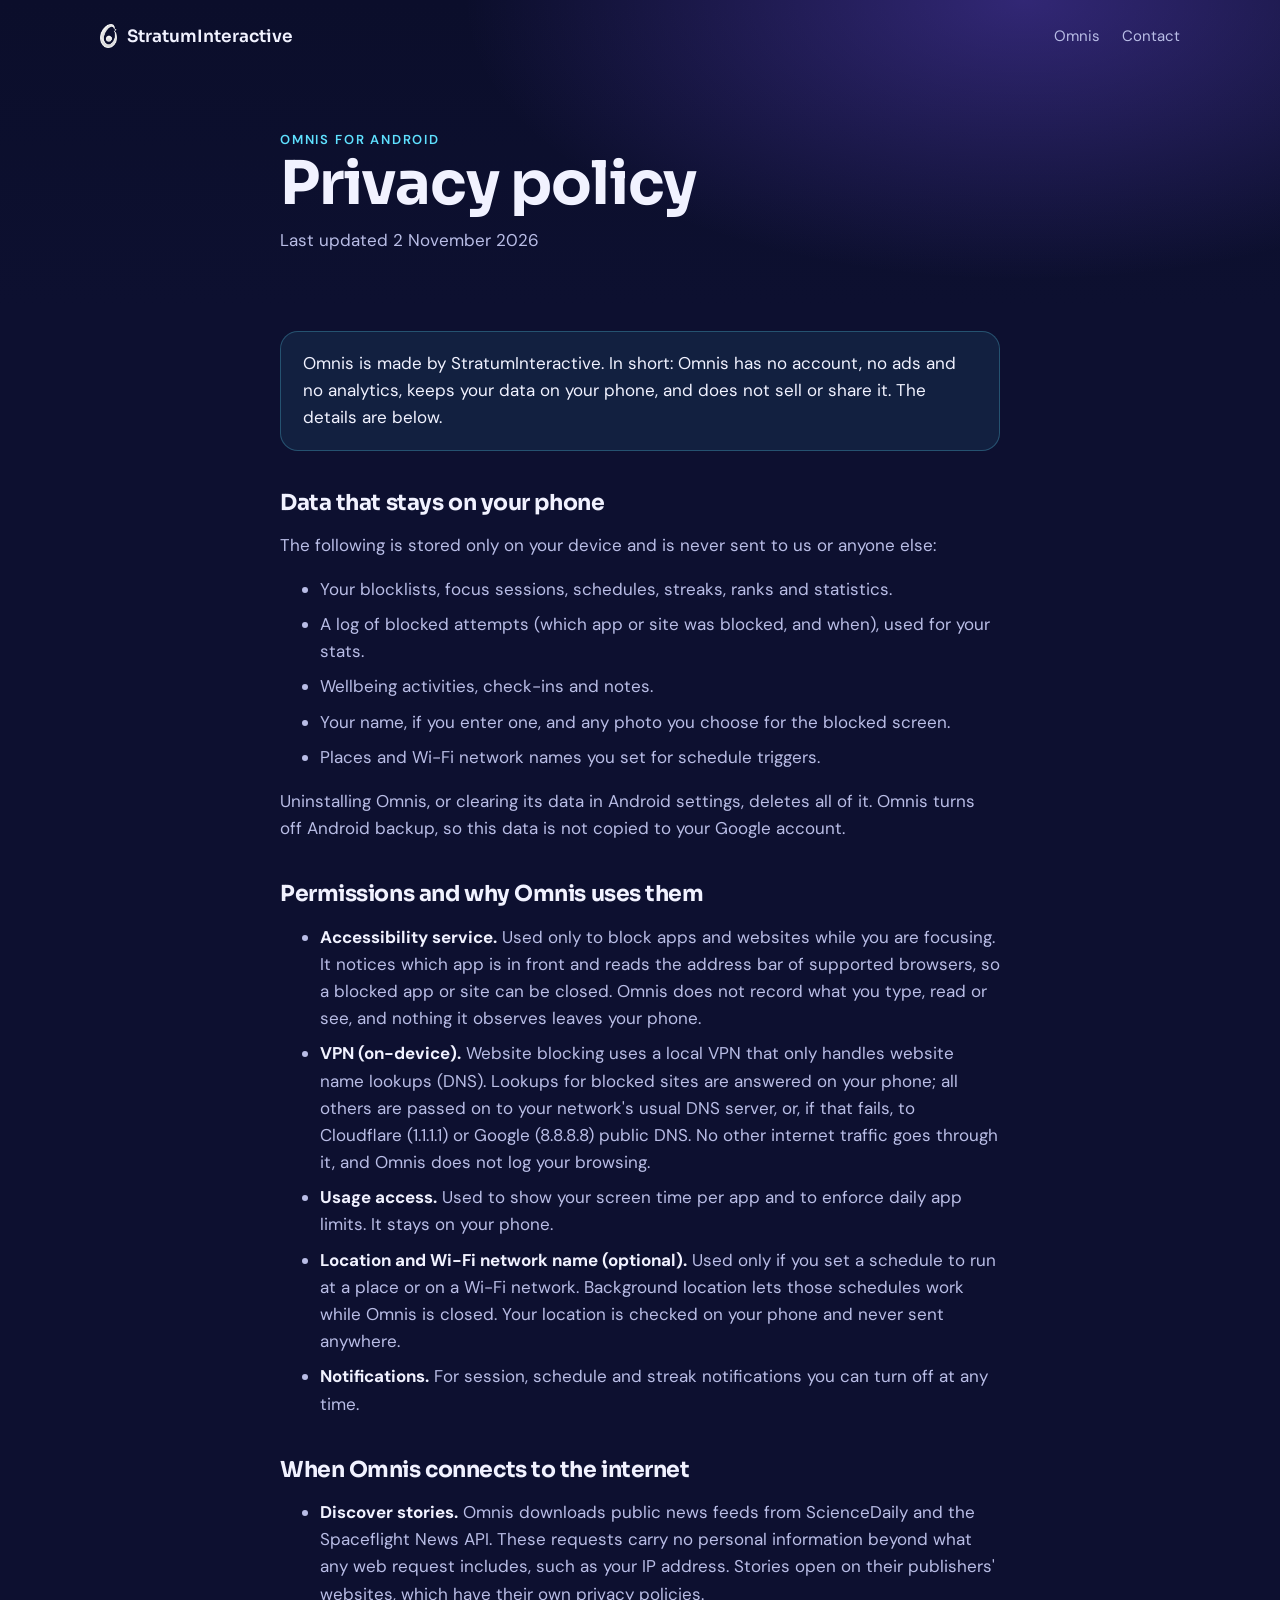
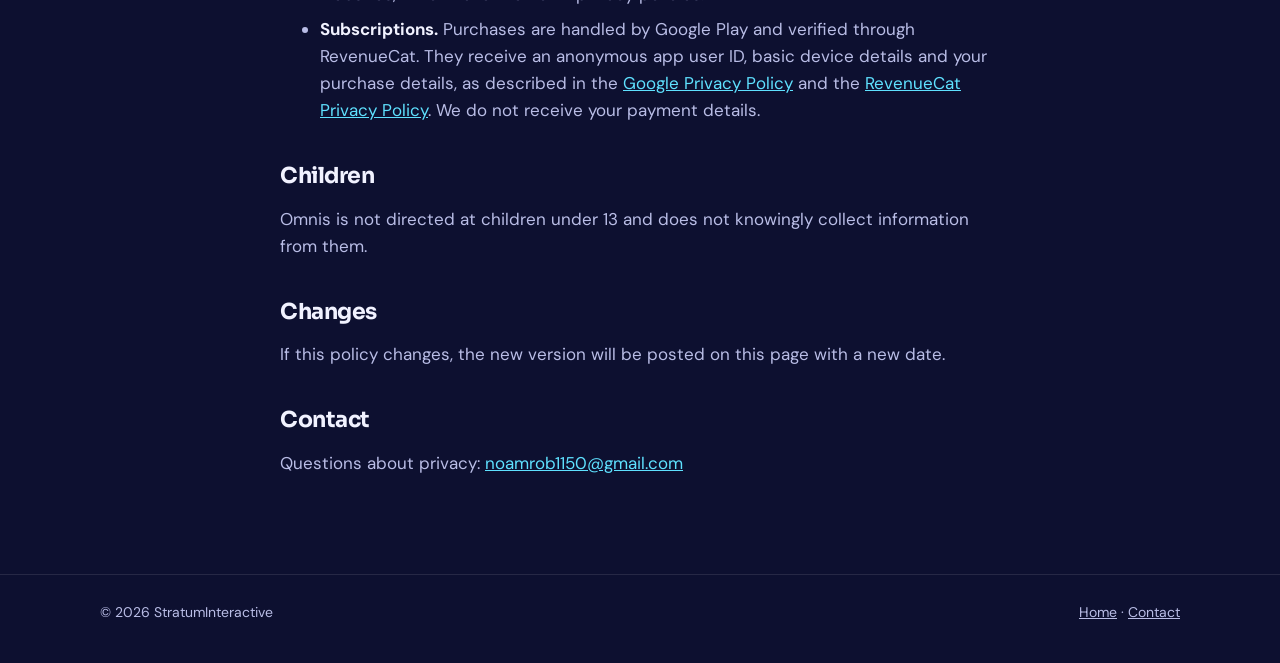
==== privacy.html @ 0b27f909 "Redesign the site around the app's world art and real screenshots Co-Authored-By: Claude Opus 5.5 <n" ====
<!doctype html>
<html lang="en">
<head>
  <meta charset="utf-8">
  <meta name="viewport" content="width=device-width, initial-scale=1">
  <title>Omnis Privacy Policy</title>
  <meta name="description" content="How the Omnis Android app handles your data.">
  <link rel="icon" href="omnis-mark.png">
  <link rel="preconnect" href="https://fonts.googleapis.com">
  <link rel="preconnect" href="https://fonts.gstatic.com" crossorigin>
  <link href="https://fonts.googleapis.com/css2?family=DM+Sans:wght@400;600&family=Sora:wght@600;700&display=swap" rel="stylesheet">
  <link rel="stylesheet" href="style.css">
</head>
<body>
  <header class="top">
    <div class="wrap">
      <a class="brand" href="index.html"><img src="omnis-mark.png" alt="">StratumInteractive</a>
      <nav><a href="index.html">Omnis</a><a href="index.html#contact">Contact</a></nav>
    </div>
  </header>

  <div class="doc-head">
    <div class="wrap">
      <div class="eyebrow">Omnis for Android</div>
      <h1>Privacy policy</h1>
      <p>Last updated 2 November 2026</p>
    </div>
  </div>

    <main class="doc">
      <p class="summary">Omnis is made by StratumInteractive. In short: Omnis has no account, no ads and no analytics, keeps your data on your phone, and does not sell or share it. The details are below.</p>

      <h2>Data that stays on your phone</h2>
      <p>The following is stored only on your device and is never sent to us or anyone else:</p>
      <ul>
        <li>Your blocklists, focus sessions, schedules, streaks, ranks and statistics.</li>
        <li>A log of blocked attempts (which app or site was blocked, and when), used for your stats.</li>
        <li>Wellbeing activities, check-ins and notes.</li>
        <li>Your name, if you enter one, and any photo you choose for the blocked screen.</li>
        <li>Places and Wi-Fi network names you set for schedule triggers.</li>
      </ul>
      <p>Uninstalling Omnis, or clearing its data in Android settings, deletes all of it. Omnis turns off Android backup, so this data is not copied to your Google account.</p>

      <h2>Permissions and why Omnis uses them</h2>
      <ul>
        <li><strong>Accessibility service.</strong> Used only to block apps and websites while you are focusing. It notices which app is in front and reads the address bar of supported browsers, so a blocked app or site can be closed. Omnis does not record what you type, read or see, and nothing it observes leaves your phone.</li>
        <li><strong>VPN (on-device).</strong> Website blocking uses a local VPN that only handles website name lookups (DNS). Lookups for blocked sites are answered on your phone; all others are passed on to your network's usual DNS server, or, if that fails, to Cloudflare (1.1.1.1) or Google (8.8.8.8) public DNS. No other internet traffic goes through it, and Omnis does not log your browsing.</li>
        <li><strong>Usage access.</strong> Used to show your screen time per app and to enforce daily app limits. It stays on your phone.</li>
        <li><strong>Location and Wi-Fi network name (optional).</strong> Used only if you set a schedule to run at a place or on a Wi-Fi network. Background location lets those schedules work while Omnis is closed. Your location is checked on your phone and never sent anywhere.</li>
        <li><strong>Notifications.</strong> For session, schedule and streak notifications you can turn off at any time.</li>
      </ul>

      <h2>When Omnis connects to the internet</h2>
      <ul>
        <li><strong>Discover stories.</strong> Omnis downloads public news feeds from ScienceDaily and the Spaceflight News API. These requests carry no personal information beyond what any web request includes, such as your IP address. Stories open on their publishers' websites, which have their own privacy policies.</li>
        <li><strong>Subscriptions.</strong> Purchases are handled by Google Play and verified through RevenueCat. They receive an anonymous app user ID, basic device details and your purchase details, as described in the <a href="https://policies.google.com/privacy">Google Privacy Policy</a> and the <a href="https://www.revenuecat.com/privacy">RevenueCat Privacy Policy</a>. We do not receive your payment details.</li>
      </ul>

      <h2>Children</h2>
      <p>Omnis is not directed at children under 13 and does not knowingly collect information from them.</p>

      <h2>Changes</h2>
      <p>If this policy changes, the new version will be posted on this page with a new date.</p>

      <h2>Contact</h2>
      <p>Questions about privacy: <a href="mailto:noamrob1150@gmail.com">noamrob1150@gmail.com</a></p>
    </main>

  <footer>
    <div class="wrap">
      <span>© 2026 StratumInteractive</span>
      <span><a href="index.html">Home</a> · <a href="mailto:noamrob1150@gmail.com">Contact</a></span>
    </div>
  </footer>
</body>
</html>
---- style.css ----
:root {
  --night: #0d1030;
  --ink: #f1f2ff;
  --muted: #b9bde6;
  --cyan: #5fe1ff;
  --gold: #ffd36b;
  --line: rgba(255, 255, 255, 0.1);
}

* { box-sizing: border-box; }
html { -webkit-text-size-adjust: 100%; scroll-behavior: smooth; }
body {
  margin: 0;
  background: var(--night);
  color: var(--ink);
  font: 17px/1.6 "DM Sans", system-ui, -apple-system, "Segoe UI", sans-serif;
  overflow-x: hidden;
}
img { display: block; max-width: 100%; }
a { color: var(--cyan); }
h1, h2, h3 { font-family: "Sora", sans-serif; line-height: 1.1; letter-spacing: -0.02em; margin: 0; }

.wrap { max-width: 1120px; margin: 0 auto; padding: 0 20px; }

/* Header */
.top { position: absolute; inset: 0 0 auto; z-index: 5; }
.top .wrap { display: flex; align-items: center; justify-content: space-between; height: 72px; }
.brand { display: flex; align-items: center; gap: 10px; color: var(--ink); text-decoration: none; font: 600 17px "Sora", sans-serif; }
.brand img { height: 24px; }
.top nav a { color: var(--muted); text-decoration: none; margin-left: 22px; font-size: 15px; }
.top nav a:hover { color: var(--ink); }

/* Hero: the app's night sky and mountains */
.hero {
  position: relative;
  padding: 130px 0 0;
  background:
    radial-gradient(900px 600px at 78% 18%, rgba(122, 86, 255, 0.35), transparent 65%),
    radial-gradient(700px 500px at 10% 30%, rgba(60, 120, 255, 0.22), transparent 70%),
    linear-gradient(180deg, #0b0e2b 0%, #1d1a4c 55%, #2a2160 100%);
  overflow: hidden;
  isolation: isolate;
}
.stars, .stars::after {
  position: absolute; inset: 0; z-index: -1; pointer-events: none;
  background-image:
    radial-gradient(1.5px 1.5px at 12% 18%, #fff 50%, transparent 51%),
    radial-gradient(1px 1px at 28% 42%, #fff 50%, transparent 51%),
    radial-gradient(2px 2px at 44% 12%, #fff 50%, transparent 51%),
    radial-gradient(1px 1px at 63% 30%, #fff 50%, transparent 51%),
    radial-gradient(1.5px 1.5px at 81% 9%, #fff 50%, transparent 51%),
    radial-gradient(1px 1px at 92% 38%, #fff 50%, transparent 51%),
    radial-gradient(1.5px 1.5px at 6% 55%, #fff 50%, transparent 51%),
    radial-gradient(1px 1px at 55% 50%, #fff 50%, transparent 51%),
    radial-gradient(2px 2px at 72% 58%, #fff 50%, transparent 51%),
    radial-gradient(1px 1px at 35% 64%, #fff 50%, transparent 51%);
  opacity: 0.75;
}
.stars::after { content: ""; transform: translate(37%, 21%) scale(1.3); opacity: 0.5; }

.hero-grid {
  display: grid; grid-template-columns: 1.1fr 0.9fr; align-items: center; gap: 40px;
  position: relative; z-index: 3;
}
.eyebrow { color: var(--cyan); font-weight: 600; letter-spacing: 0.14em; text-transform: uppercase; font-size: 13px; }
.hero h1 { font-size: clamp(44px, 7vw, 84px); margin: 14px 0 18px; }
.hero h1 span {
  background: linear-gradient(90deg, var(--cyan), #a98bff 60%, var(--gold));
  -webkit-background-clip: text; background-clip: text; color: transparent;
}
.hero p.lead { color: var(--muted); font-size: 20px; max-width: 520px; margin: 0 0 30px; }
.cta { display: flex; flex-wrap: wrap; gap: 12px; align-items: center; }
.btn {
  display: inline-flex; align-items: center; gap: 10px;
  padding: 14px 22px; border-radius: 999px; font-weight: 600; text-decoration: none;
}
.btn-primary { background: var(--ink); color: #14123a; }
.btn-ghost { color: var(--ink); border: 1px solid rgba(255, 255, 255, 0.25); }
.btn small { display: block; font-size: 11px; font-weight: 600; opacity: 0.6; letter-spacing: 0.06em; text-transform: uppercase; }
.btn .stack { line-height: 1.15; }

/* Phone frame around real screenshots */
.phone {
  width: min(300px, 70vw); margin: 0 auto;
  border-radius: 46px; padding: 10px;
  background: linear-gradient(160deg, #3b3f63, #15172e);
  box-shadow: 0 40px 80px rgba(0, 0, 0, 0.55), inset 0 0 0 1px rgba(255, 255, 255, 0.12);
}
.phone img { border-radius: 37px; width: 100%; }
.hero .phone { transform: rotate(3deg); }

/* The land: far mountains behind, forest in front, fading into the page */
.land { position: relative; height: 460px; margin-top: -150px; z-index: 2; pointer-events: none; }
.land img { position: absolute; left: 50%; width: max(1600px, 115vw); max-width: none; transform: translateX(-50%); }
.land .far { top: 0; filter: brightness(0.8); }
.land .mid { top: 90px; }
.land::after {
  content: ""; position: absolute; left: 0; right: 0; bottom: 0; height: 110px;
  background: linear-gradient(180deg, transparent, var(--night));
}

/* Sections */
section.feature { padding: 110px 0; }
.feature-grid { display: grid; grid-template-columns: 1fr 1fr; gap: 60px; align-items: center; }
.feature-grid.flip > :first-child { order: 2; }
.feature h2 { font-size: clamp(32px, 4.5vw, 48px); margin: 12px 0 16px; }
.feature p { color: var(--muted); font-size: 18px; margin: 0 0 14px; max-width: 480px; }
.ticks { list-style: none; padding: 0; margin: 20px 0 0; }
.ticks li { padding-left: 28px; position: relative; margin-bottom: 10px; }
.ticks li::before { content: ""; position: absolute; left: 0; top: 8px; width: 12px; height: 12px; border-radius: 4px; background: var(--cyan); transform: rotate(45deg); }

.crystal-stage { position: relative; display: grid; place-items: center; aspect-ratio: 1; max-width: 420px; width: 100%; margin: 0 auto; }
.crystal-stage::before {
  content: ""; position: absolute; inset: 12%; border-radius: 50%;
  border: 5px solid var(--cyan);
  background: radial-gradient(circle, rgba(95, 225, 255, 0.25), rgba(13, 16, 48, 0.6) 70%);
}
.crystal-stage img { position: relative; width: 62%; }

.ranks { display: grid; grid-template-columns: repeat(3, 1fr); gap: 18px; max-width: 460px; margin: 0 auto; }
.ranks figure { margin: 0; text-align: center; }
.ranks img { width: 100%; }
.ranks figcaption { color: var(--muted); font-size: 14px; margin-top: 4px; }

.band {
  padding: 70px 0;
  background: linear-gradient(135deg, rgba(95, 225, 255, 0.12), rgba(169, 139, 255, 0.14));
  border-top: 1px solid var(--line); border-bottom: 1px solid var(--line);
}
.band .wrap { display: grid; grid-template-columns: repeat(3, 1fr); gap: 30px; }
.band h3 { font-size: 20px; margin-bottom: 8px; }
.band p { color: var(--muted); margin: 0; }

.closing { text-align: center; padding: 110px 0 90px; }
.closing h2 { font-size: clamp(32px, 5vw, 52px); margin-bottom: 14px; }
.closing p { color: var(--muted); font-size: 18px; margin: 0 auto 28px; max-width: 520px; }
.closing .cta { justify-content: center; }

footer { border-top: 1px solid var(--line); padding: 26px 0 40px; color: var(--muted); font-size: 14px; }
footer .wrap { display: flex; flex-wrap: wrap; gap: 8px 22px; justify-content: space-between; }
footer a { color: var(--muted); }

/* Privacy policy */
.doc-head {
  padding: 130px 0 50px;
  background: radial-gradient(800px 400px at 80% 0%, rgba(122, 86, 255, 0.35), transparent 70%), linear-gradient(180deg, #0b0e2b, var(--night));
}
.doc-head .wrap { max-width: 760px; }
.doc-head h1 { font-size: clamp(38px, 6vw, 60px); }
.doc-head p { color: var(--muted); margin: 10px 0 0; }
.doc { max-width: 760px; margin: 0 auto; padding: 10px 20px 80px; }
.doc .summary { background: rgba(95, 225, 255, 0.08); border: 1px solid rgba(95, 225, 255, 0.25); border-radius: 18px; padding: 18px 22px; color: var(--ink); }
.doc h2 { font-size: 22px; margin: 40px 0 10px; }
.doc p, .doc li { color: var(--muted); }
.doc li { margin-bottom: 8px; }
.doc strong { color: var(--ink); }

@media (max-width: 860px) {
  .hero { padding-top: 100px; }
  .hero-grid, .feature-grid { grid-template-columns: 1fr; text-align: center; }
  .hero p.lead, .feature p { margin-left: auto; margin-right: auto; }
  .cta { justify-content: center; }
  .feature-grid.flip > :first-child { order: 0; }
  .ticks { display: inline-block; text-align: left; }
  .land { height: 320px; margin-top: -90px; }
  .land img { width: 1100px; }
  .land .mid { top: 60px; }
  .band .wrap { grid-template-columns: 1fr; text-align: center; }
  section.feature { padding: 70px 0; }
  .top nav a { margin-left: 16px; }
}

@media (max-width: 520px) {
  .brand { font-size: 15px; }
  .top nav a { margin-left: 14px; font-size: 14px; }
  .top nav a[href="#features"] { display: none; }
}
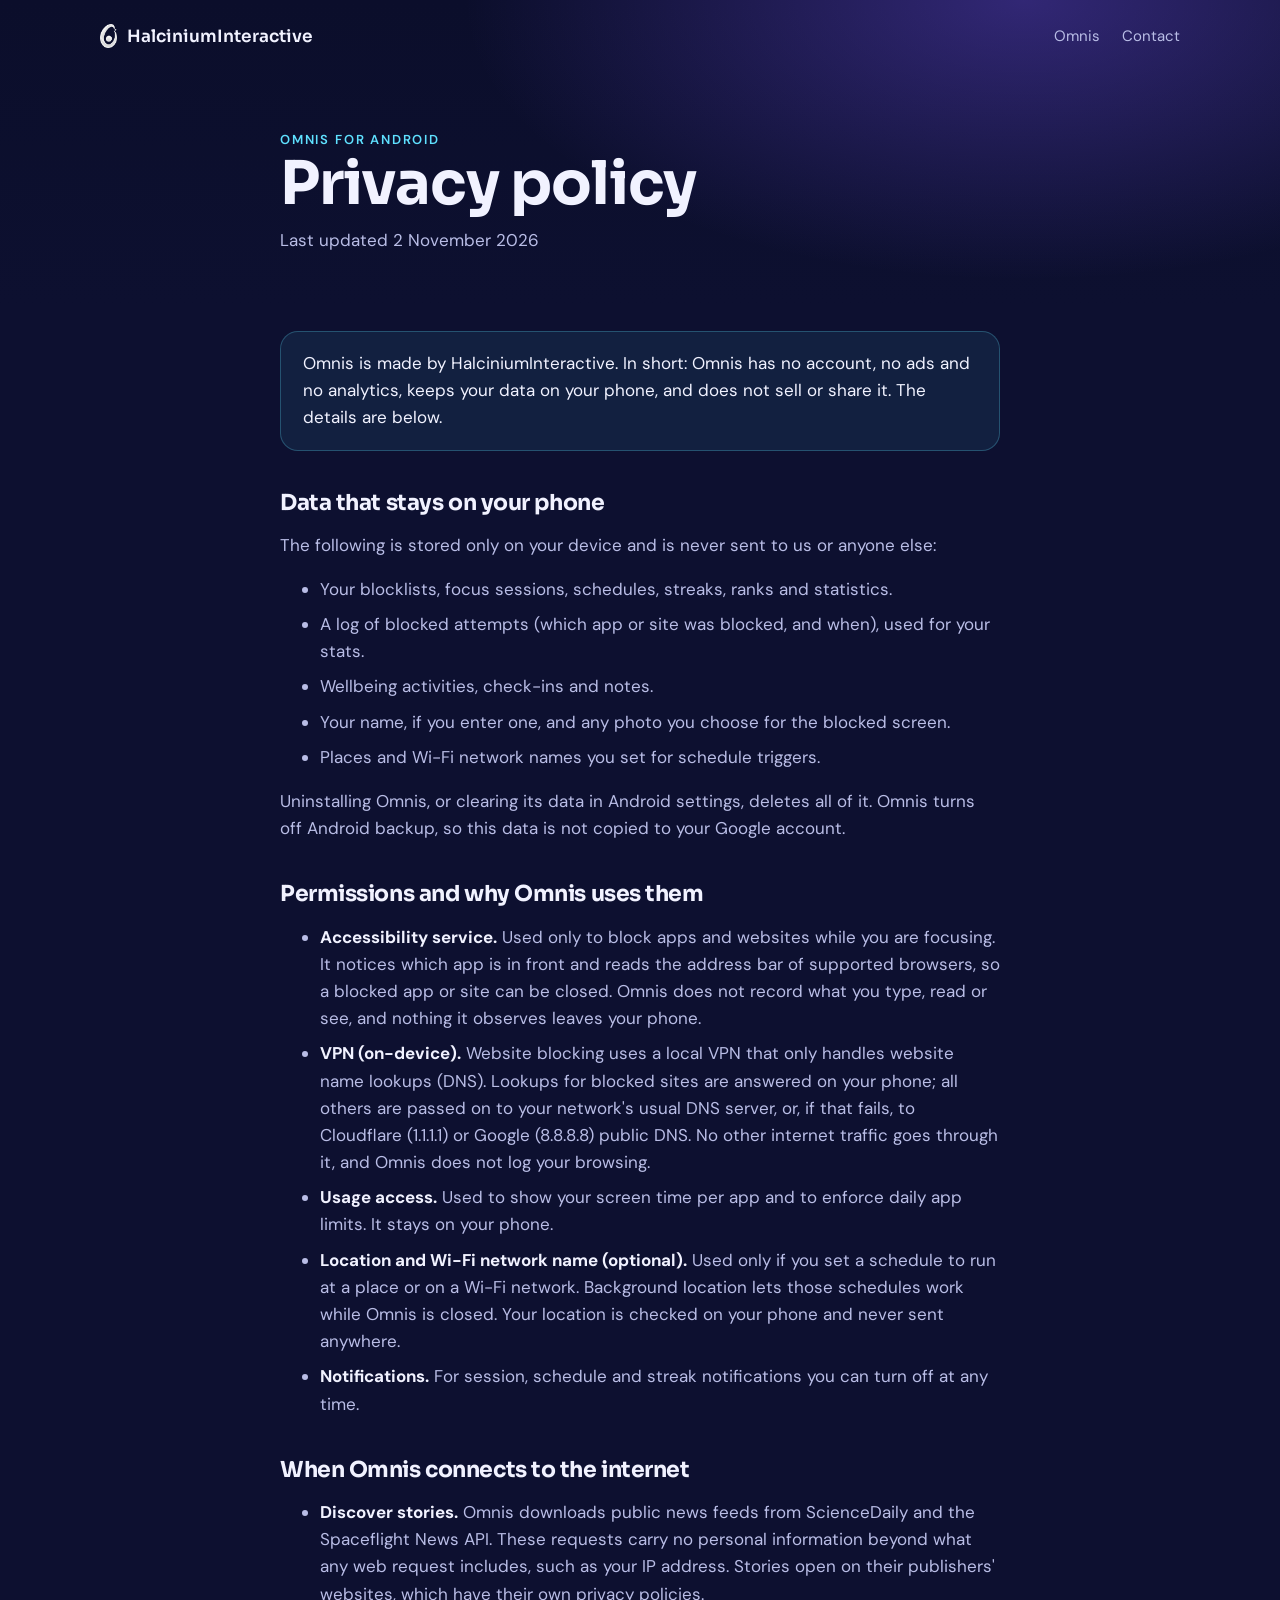
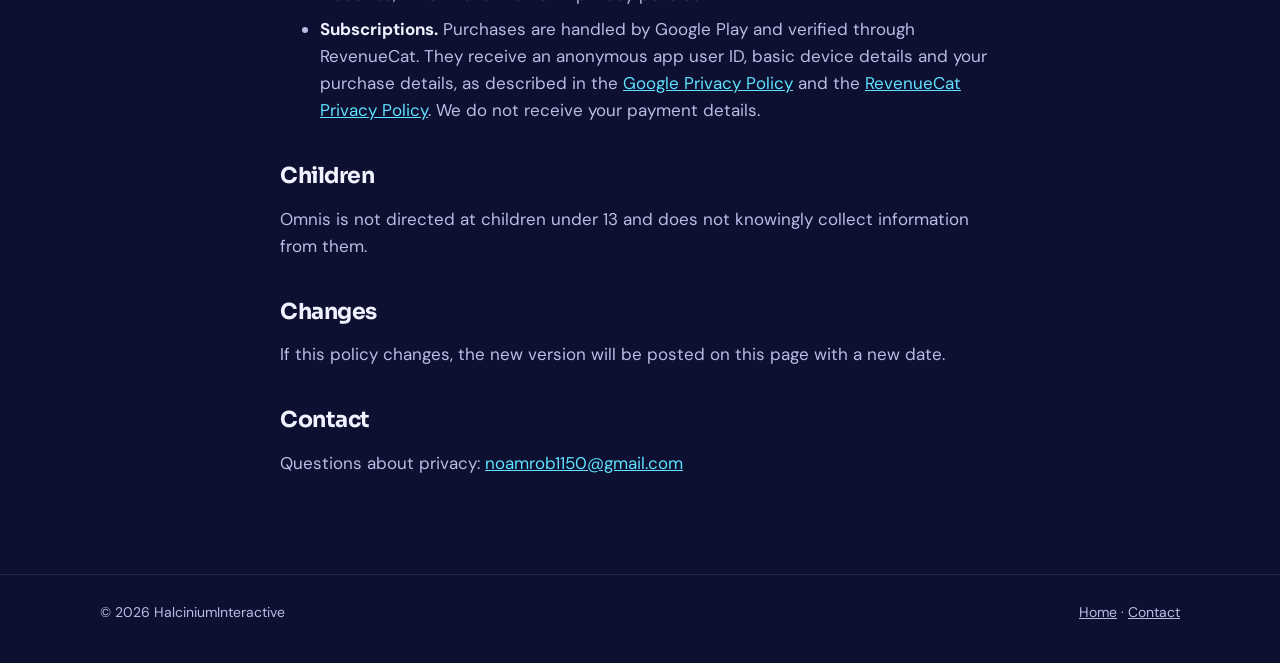
==== commit 9906ff02: "Rename to HalciniumInteractive Co-Authored-By: Claude Opus 5.5 <noreply@anthropic.com>" ====
--- a/privacy.html
+++ b/privacy.html
@@ -14,7 +14,7 @@
 <body>
   <header class="top">
     <div class="wrap">
-      <a class="brand" href="index.html"><img src="omnis-mark.png" alt="">StratumInteractive</a>
+      <a class="brand" href="index.html"><img src="omnis-mark.png" alt="">HalciniumInteractive</a>
       <nav><a href="index.html">Omnis</a><a href="index.html#contact">Contact</a></nav>
     </div>
   </header>
@@ -28,7 +28,7 @@
   </div>
 
     <main class="doc">
-      <p class="summary">Omnis is made by StratumInteractive. In short: Omnis has no account, no ads and no analytics, keeps your data on your phone, and does not sell or share it. The details are below.</p>
+      <p class="summary">Omnis is made by HalciniumInteractive. In short: Omnis has no account, no ads and no analytics, keeps your data on your phone, and does not sell or share it. The details are below.</p>
 
       <h2>Data that stays on your phone</h2>
       <p>The following is stored only on your device and is never sent to us or anyone else:</p>
@@ -68,7 +68,7 @@
 
   <footer>
     <div class="wrap">
-      <span>© 2026 StratumInteractive</span>
+      <span>© 2026 HalciniumInteractive</span>
       <span><a href="index.html">Home</a> · <a href="mailto:noamrob1150@gmail.com">Contact</a></span>
     </div>
   </footer>
--- a/style.css
+++ b/style.css
@@ -109,19 +109,6 @@
 .ticks li { padding-left: 28px; position: relative; margin-bottom: 10px; }
 .ticks li::before { content: ""; position: absolute; left: 0; top: 8px; width: 12px; height: 12px; border-radius: 4px; background: var(--cyan); transform: rotate(45deg); }
 
-.crystal-stage { position: relative; display: grid; place-items: center; aspect-ratio: 1; max-width: 420px; width: 100%; margin: 0 auto; }
-.crystal-stage::before {
-  content: ""; position: absolute; inset: 12%; border-radius: 50%;
-  border: 5px solid var(--cyan);
-  background: radial-gradient(circle, rgba(95, 225, 255, 0.25), rgba(13, 16, 48, 0.6) 70%);
-}
-.crystal-stage img { position: relative; width: 62%; }
-
-.ranks { display: grid; grid-template-columns: repeat(3, 1fr); gap: 18px; max-width: 460px; margin: 0 auto; }
-.ranks figure { margin: 0; text-align: center; }
-.ranks img { width: 100%; }
-.ranks figcaption { color: var(--muted); font-size: 14px; margin-top: 4px; }
-
 .band {
   padding: 70px 0;
   background: linear-gradient(135deg, rgba(95, 225, 255, 0.12), rgba(169, 139, 255, 0.14));
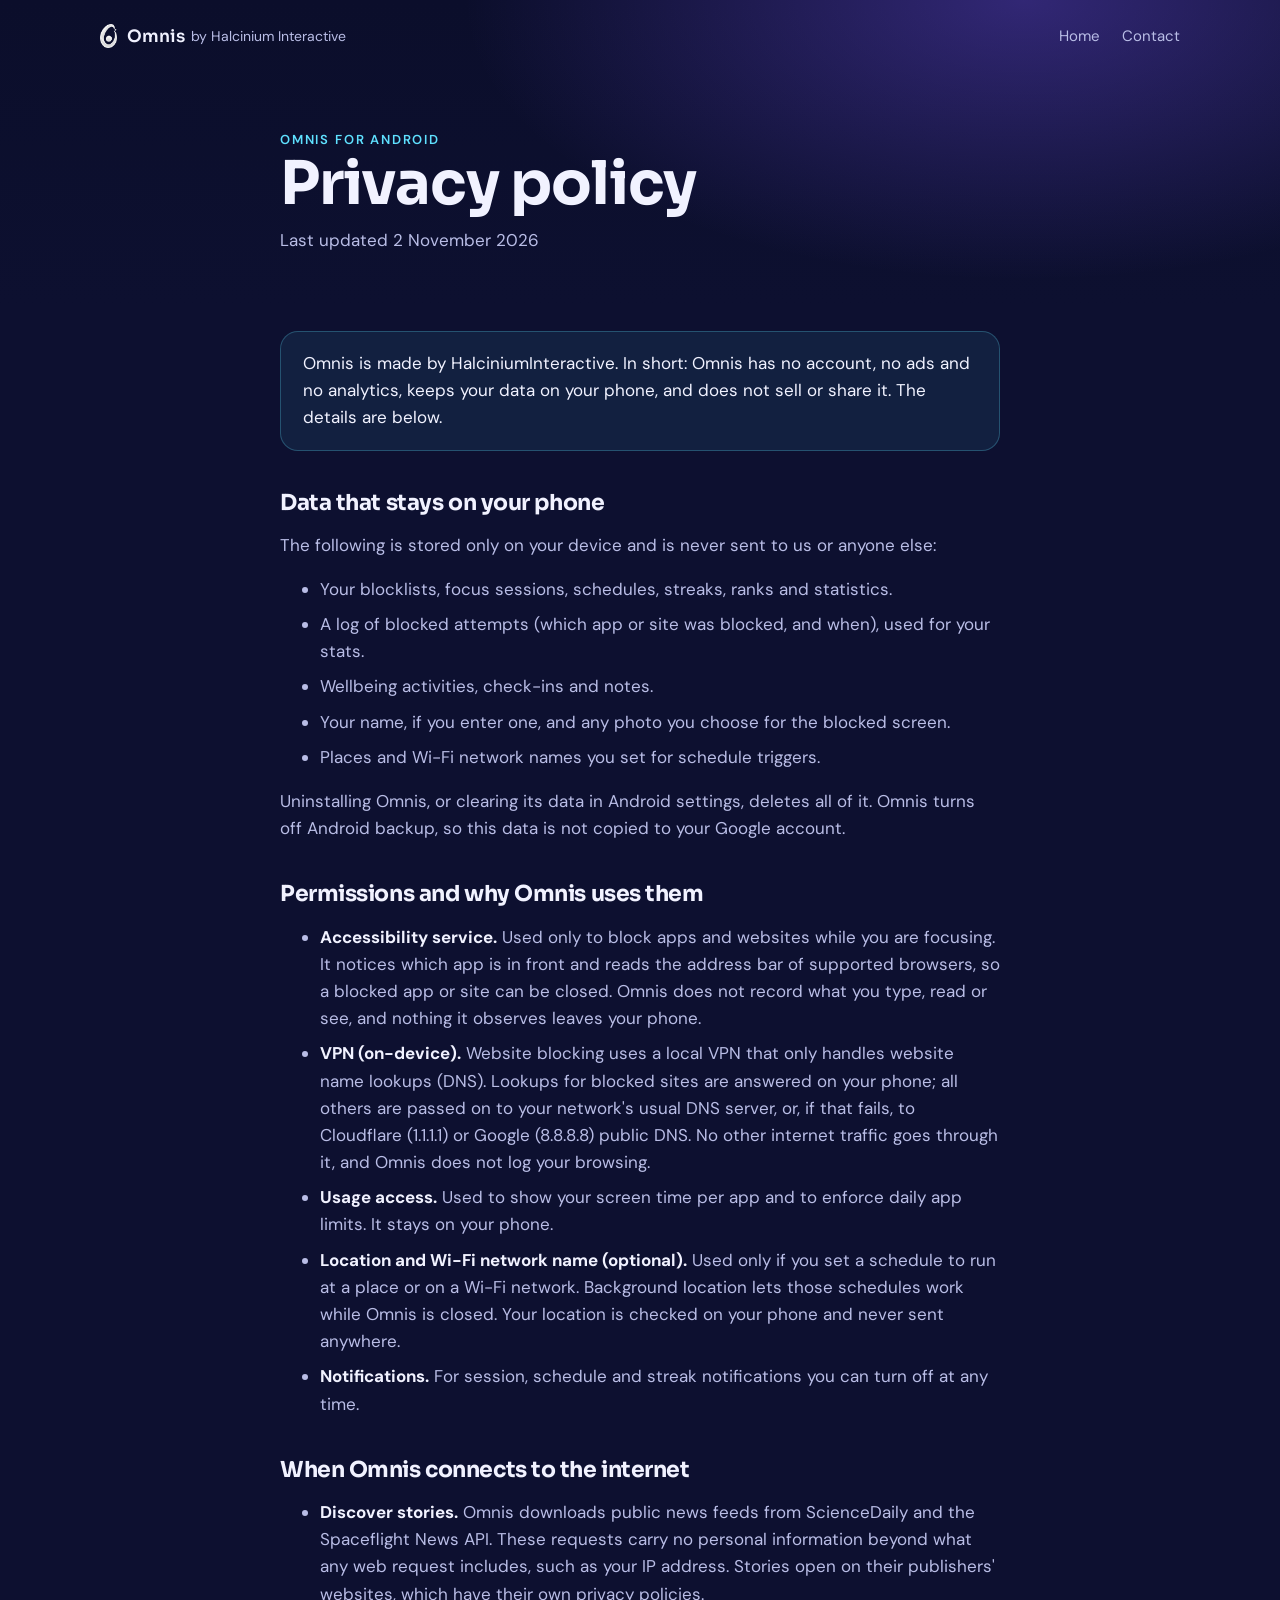
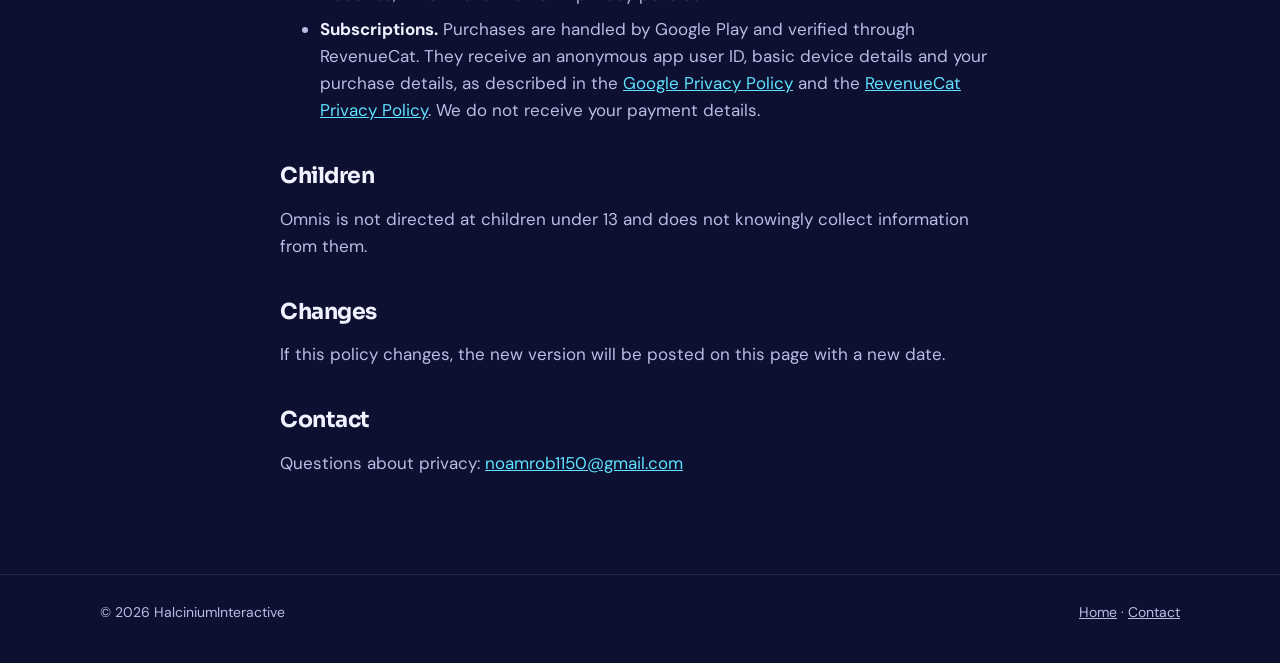
==== commit 41c1b705: "Brand the header as Omnis by Halcinium Interactive; float the hero phone Co-Authored-By: Claude Opus" ====
--- a/privacy.html
+++ b/privacy.html
@@ -14,8 +14,8 @@
 <body>
   <header class="top">
     <div class="wrap">
-      <a class="brand" href="index.html"><img src="omnis-mark.png" alt="">HalciniumInteractive</a>
-      <nav><a href="index.html">Omnis</a><a href="index.html#contact">Contact</a></nav>
+      <a class="brand" href="index.html"><img src="omnis-mark.png" alt="">Omnis <span class="by">by Halcinium Interactive</span></a>
+      <nav><a href="index.html">Home</a><a href="index.html#contact">Contact</a></nav>
     </div>
   </header>
 
--- a/style.css
+++ b/style.css
@@ -27,6 +27,7 @@
 .top .wrap { display: flex; align-items: center; justify-content: space-between; height: 72px; }
 .brand { display: flex; align-items: center; gap: 10px; color: var(--ink); text-decoration: none; font: 600 17px "Sora", sans-serif; }
 .brand img { height: 24px; }
+.brand .by { font: 400 14px "DM Sans", sans-serif; color: var(--muted); margin-left: -4px; }
 .top nav a { color: var(--muted); text-decoration: none; margin-left: 22px; font-size: 15px; }
 .top nav a:hover { color: var(--ink); }
 
@@ -70,12 +71,38 @@
 }
 .hero p.lead { color: var(--muted); font-size: 20px; max-width: 520px; margin: 0 0 30px; }
 .cta { display: flex; flex-wrap: wrap; gap: 12px; align-items: center; }
+/* Buttons press like the app's gems: a raised lip that sinks under your finger, with a sheen on hover. */
 .btn {
+  --lip: rgba(0, 0, 0, 0.35);
+  position: relative; overflow: hidden;
   display: inline-flex; align-items: center; gap: 10px;
   padding: 14px 22px; border-radius: 999px; font-weight: 600; text-decoration: none;
-}
-.btn-primary { background: var(--ink); color: #14123a; }
-.btn-ghost { color: var(--ink); border: 1px solid rgba(255, 255, 255, 0.25); }
+  box-shadow: 0 5px 0 var(--lip), 0 10px 24px rgba(0, 0, 0, 0.25);
+  transition: transform 0.18s cubic-bezier(0.2, 0.8, 0.3, 1.4), box-shadow 0.18s ease, background-color 0.2s ease;
+  -webkit-tap-highlight-color: transparent;
+}
+.btn::after {
+  content: ""; position: absolute; top: 0; bottom: 0; left: -60%; width: 45%;
+  background: linear-gradient(100deg, transparent, rgba(255, 255, 255, 0.55), transparent);
+  transform: skewX(-20deg); pointer-events: none;
+}
+.btn:hover { transform: translateY(-2px); box-shadow: 0 7px 0 var(--lip), 0 16px 32px rgba(0, 0, 0, 0.3); }
+.btn:hover::after { left: 120%; transition: left 0.6s ease; }
+.btn:active {
+  transform: translateY(4px) scale(0.98);
+  box-shadow: 0 1px 0 var(--lip), 0 4px 10px rgba(0, 0, 0, 0.25);
+  transition-duration: 0.06s;
+}
+.btn:focus-visible { outline: 3px solid var(--cyan); outline-offset: 3px; }
+.btn-primary { --lip: #8f93c9; background: var(--ink); color: #14123a; }
+.btn-primary:hover { box-shadow: 0 7px 0 var(--lip), 0 0 0 4px rgba(95, 225, 255, 0.18), 0 16px 32px rgba(0, 0, 0, 0.3); }
+.btn-ghost { --lip: rgba(95, 225, 255, 0.35); color: var(--ink); background: rgba(255, 255, 255, 0.06); border: 1px solid rgba(255, 255, 255, 0.25); }
+.btn-ghost:hover { background: rgba(255, 255, 255, 0.12); }
+.btn-ghost::after { background: linear-gradient(100deg, transparent, rgba(255, 255, 255, 0.18), transparent); }
+@media (prefers-reduced-motion: reduce) {
+  .btn, .btn::after { transition: none; }
+  .btn:hover, .btn:active { transform: none; }
+}
 .btn small { display: block; font-size: 11px; font-weight: 600; opacity: 0.6; letter-spacing: 0.06em; text-transform: uppercase; }
 .btn .stack { line-height: 1.15; }
 
@@ -87,7 +114,13 @@
   box-shadow: 0 40px 80px rgba(0, 0, 0, 0.55), inset 0 0 0 1px rgba(255, 255, 255, 0.12);
 }
 .phone img { border-radius: 37px; width: 100%; }
-.hero .phone { transform: rotate(3deg); }
+/* The hero phone hovers, rising and settling like it's floating above the mountains. */
+.hero .phone { transform: rotate(3deg); animation: levitate 6s ease-in-out infinite; }
+@keyframes levitate {
+  0%, 100% { transform: translateY(0) rotate(3deg); box-shadow: 0 40px 80px rgba(0, 0, 0, 0.55), inset 0 0 0 1px rgba(255, 255, 255, 0.12); }
+  50% { transform: translateY(-18px) rotate(2deg); box-shadow: 0 60px 90px rgba(0, 0, 0, 0.4), inset 0 0 0 1px rgba(255, 255, 255, 0.12); }
+}
+@media (prefers-reduced-motion: reduce) { .hero .phone { animation: none; } }
 
 /* The land: far mountains behind, forest in front, fading into the page */
 .land { position: relative; height: 460px; margin-top: -150px; z-index: 2; pointer-events: none; }
@@ -127,6 +160,16 @@
 footer .wrap { display: flex; flex-wrap: wrap; gap: 8px 22px; justify-content: space-between; }
 footer a { color: var(--muted); }
 
+/* Scroll reveal (reveal.js adds these classes; without it everything shows as normal) */
+.reveal {
+  opacity: 0;
+  transform: translateY(40px);
+  transition: opacity 0.8s ease, transform 0.9s cubic-bezier(0.2, 0.8, 0.2, 1);
+}
+.feature .phone.reveal { transform: translateX(-70px) rotate(-5deg); }
+.feature-grid.flip .phone.reveal { transform: translateX(70px) rotate(5deg); }
+.reveal.in, .feature .phone.reveal.in { opacity: 1; transform: none; }
+
 /* Privacy policy */
 .doc-head {
   padding: 130px 0 50px;
@@ -148,6 +191,8 @@
   .hero p.lead, .feature p { margin-left: auto; margin-right: auto; }
   .cta { justify-content: center; }
   .feature-grid.flip > :first-child { order: 0; }
+  /* Stacked on a phone, everything rises from below instead of sliding in from the side. */
+  .feature .phone.reveal, .feature-grid.flip .phone.reveal { transform: translateY(50px) scale(0.96); }
   .ticks { display: inline-block; text-align: left; }
   .land { height: 320px; margin-top: -90px; }
   .land img { width: 1100px; }
@@ -160,5 +205,6 @@
 @media (max-width: 520px) {
   .brand { font-size: 15px; }
   .top nav a { margin-left: 14px; font-size: 14px; }
-  .top nav a[href="#features"] { display: none; }
-}
+  .top nav a[href="#features"], .top nav a[href$="#contact"] { display: none; }
+  .brand .by { font-size: 12px; white-space: nowrap; }
+}
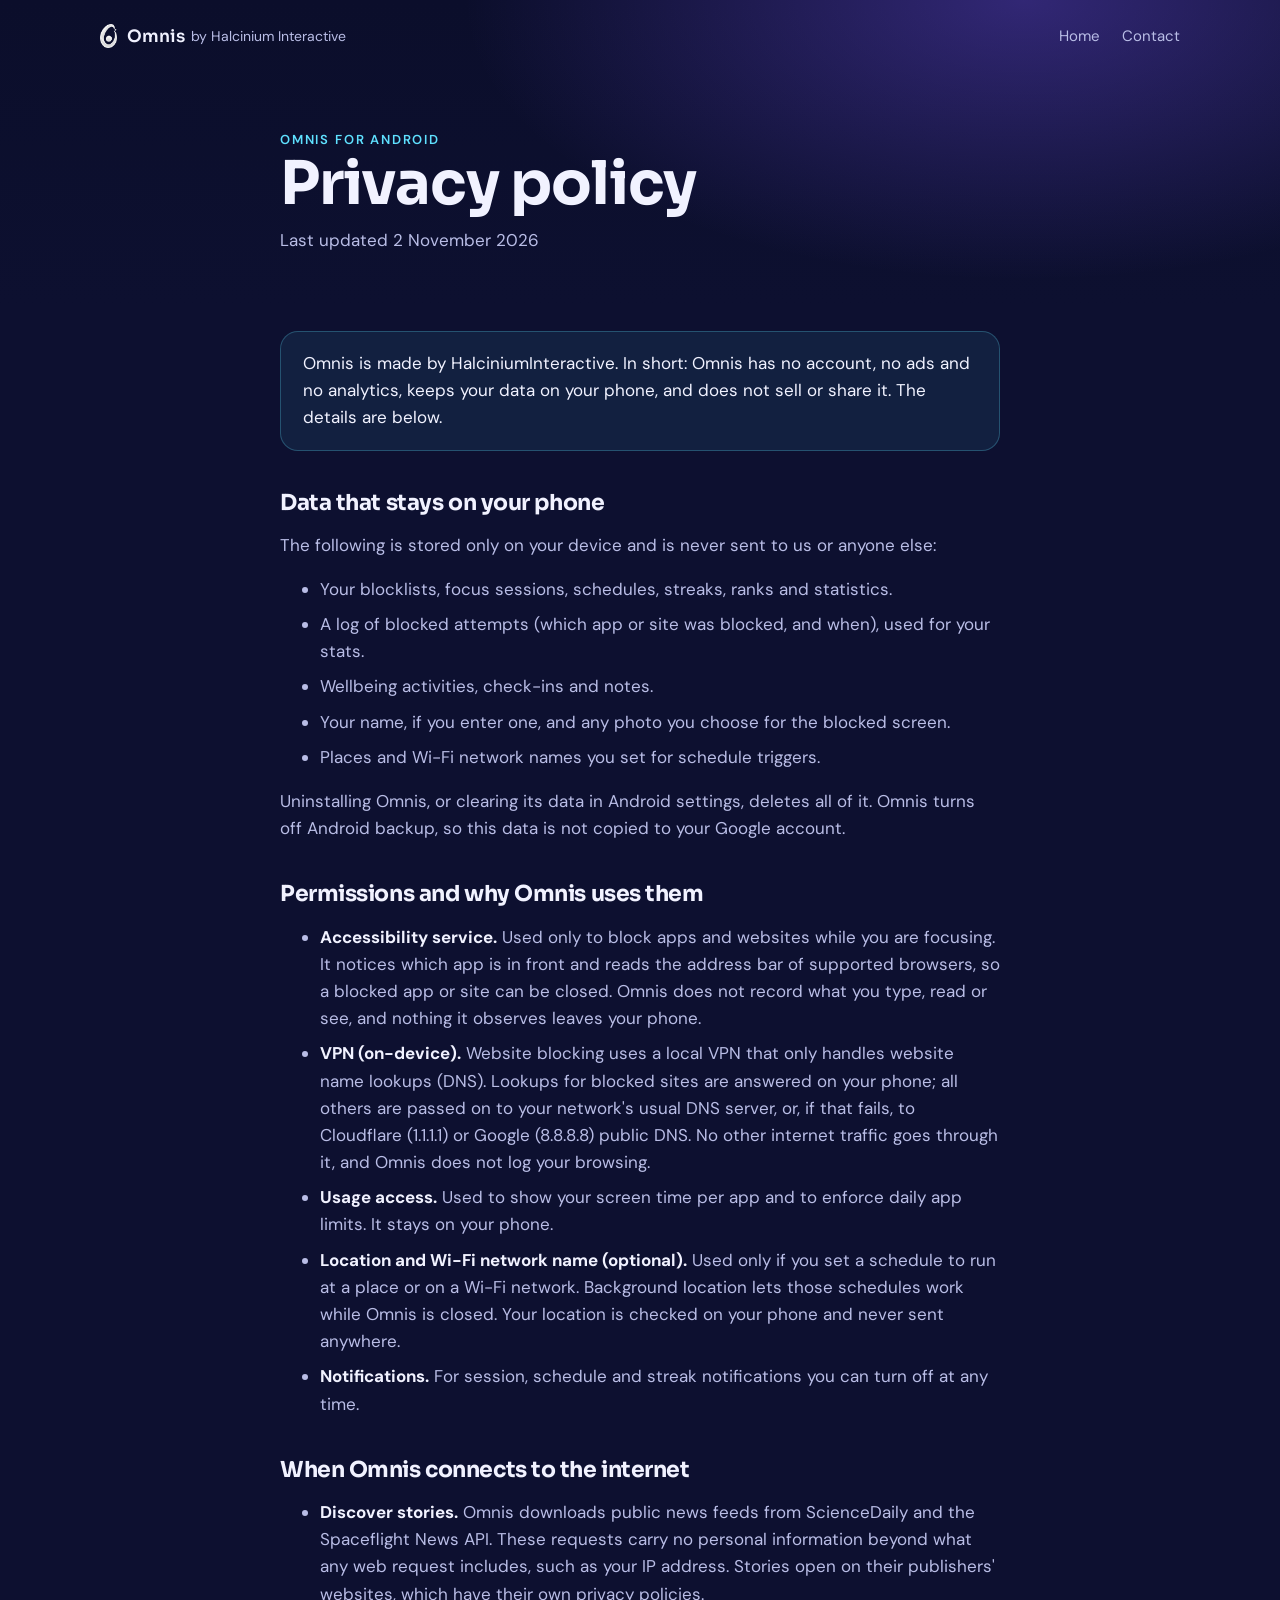
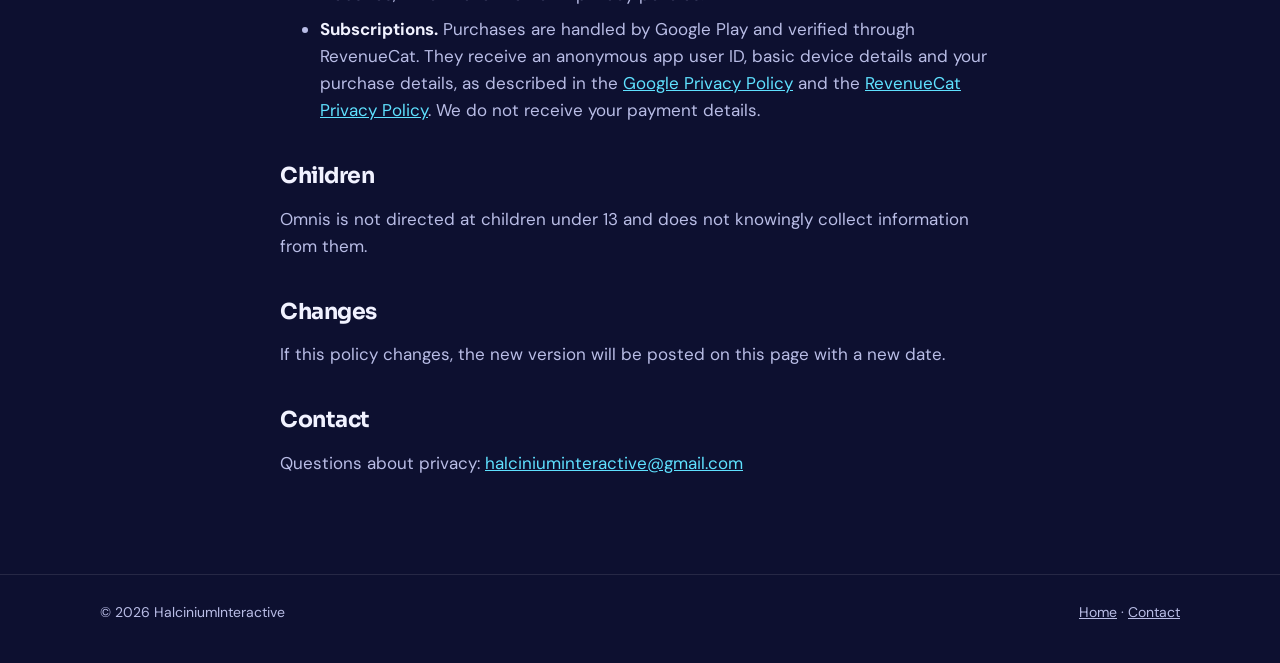
==== commit 6ae3d958: "Use halciniuminteractive@gmail.com as the contact address Co-Authored-By: Claude Opus 5.5 <noreply@a" ====
--- a/privacy.html
+++ b/privacy.html
@@ -63,13 +63,13 @@
       <p>If this policy changes, the new version will be posted on this page with a new date.</p>
 
       <h2>Contact</h2>
-      <p>Questions about privacy: <a href="mailto:noamrob1150@gmail.com">noamrob1150@gmail.com</a></p>
+      <p>Questions about privacy: <a href="mailto:halciniuminteractive@gmail.com">halciniuminteractive@gmail.com</a></p>
     </main>
 
   <footer>
     <div class="wrap">
       <span>© 2026 HalciniumInteractive</span>
-      <span><a href="index.html">Home</a> · <a href="mailto:noamrob1150@gmail.com">Contact</a></span>
+      <span><a href="index.html">Home</a> · <a href="mailto:halciniuminteractive@gmail.com">Contact</a></span>
     </div>
   </footer>
 </body>
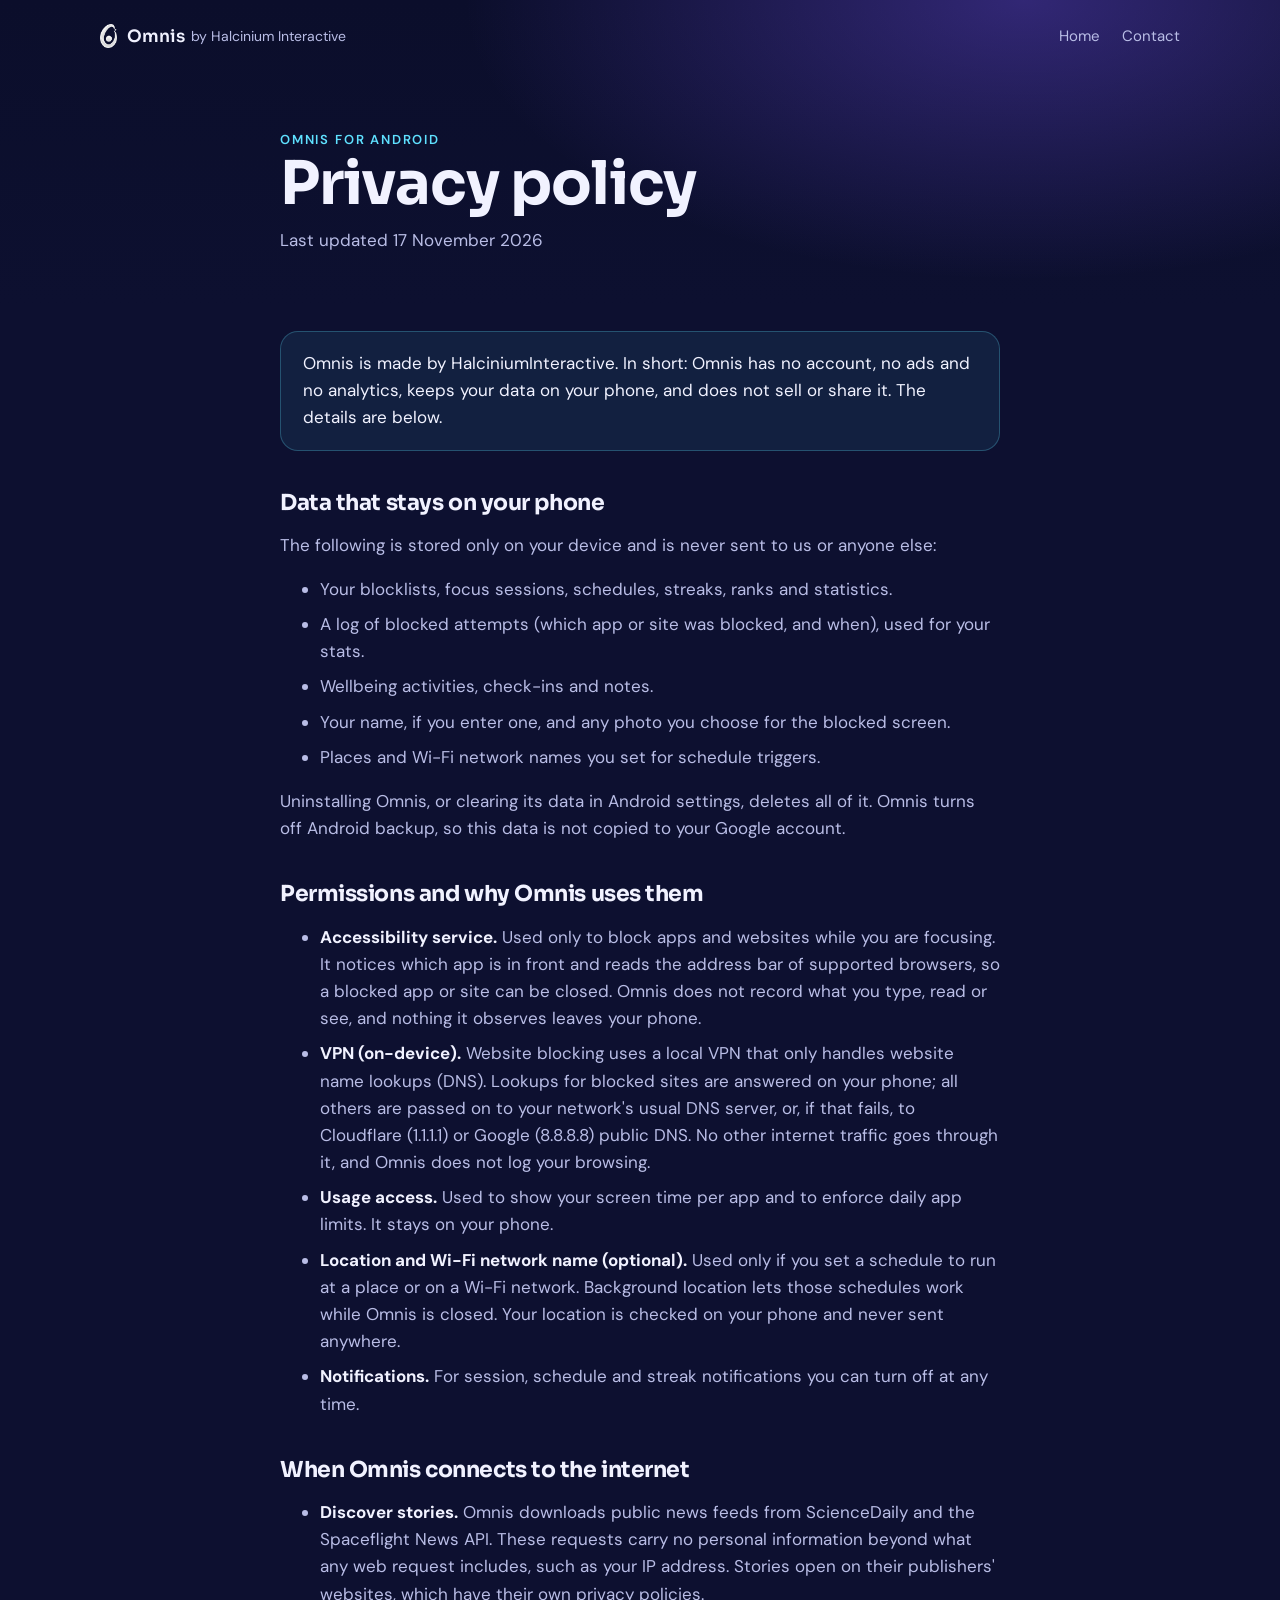
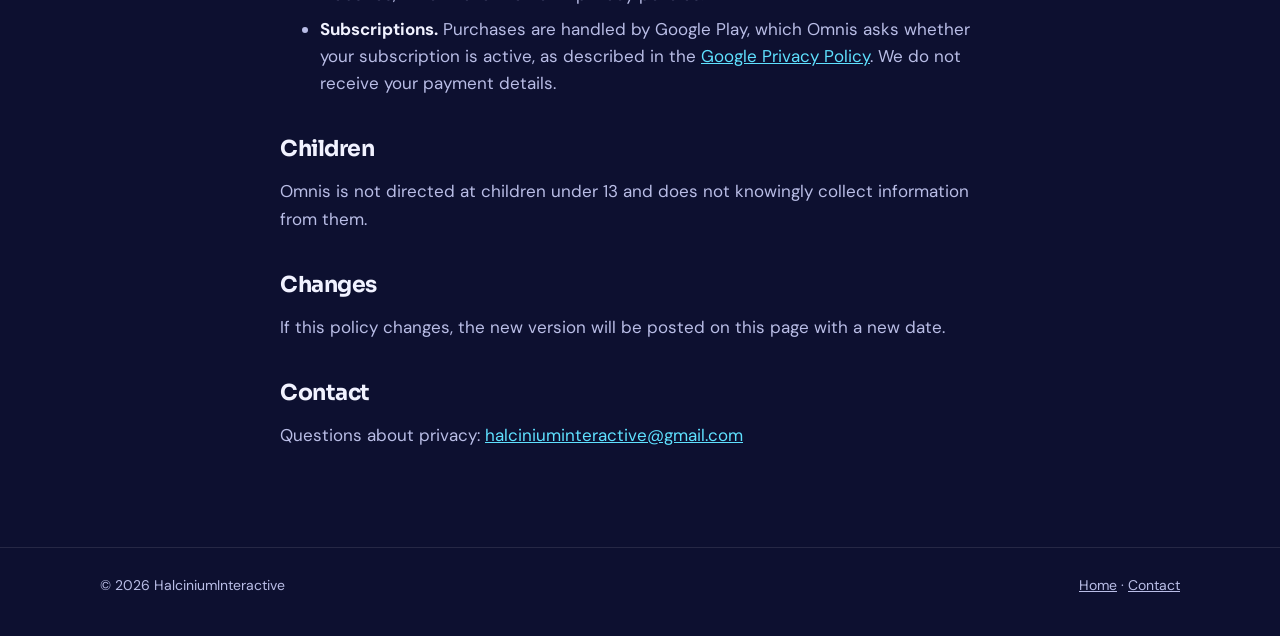
==== commit 63c253a0: "Privacy: subscriptions now go through Google Play only Co-Authored-By: Claude Opus 5.5 <noreply@anth" ====
--- a/privacy.html
+++ b/privacy.html
@@ -5,29 +5,43 @@
   <meta name="viewport" content="width=device-width, initial-scale=1">
   <title>Omnis Privacy Policy</title>
   <meta name="description" content="How the Omnis Android app handles your data.">
-  <link rel="icon" href="omnis-mark.png">
+  <meta name="theme-color" content="#0d1030">
+  <meta name="color-scheme" content="dark">
+  <link rel="canonical" href="https://omnisjourney.com/privacy.html">
+  <link rel="icon" type="image/png" sizes="32x32" href="favicon-32.png">
+  <link rel="icon" type="image/png" sizes="192x192" href="icon-192.png">
+  <link rel="apple-touch-icon" href="apple-touch-icon.png">
+  <meta property="og:type" content="article">
+  <meta property="og:site_name" content="Omnis">
+  <meta property="og:title" content="Omnis Privacy Policy">
+  <meta property="og:description" content="How the Omnis Android app handles your data: no account, no ads, no analytics, and your data stays on your phone.">
+  <meta property="og:url" content="https://omnisjourney.com/privacy.html">
+  <meta property="og:image" content="https://omnisjourney.com/img/og-image.jpg">
+  <meta name="twitter:card" content="summary_large_image">
   <link rel="preconnect" href="https://fonts.googleapis.com">
   <link rel="preconnect" href="https://fonts.gstatic.com" crossorigin>
   <link href="https://fonts.googleapis.com/css2?family=DM+Sans:wght@400;600&family=Sora:wght@600;700&display=swap" rel="stylesheet">
   <link rel="stylesheet" href="style.css">
 </head>
 <body>
+  <a class="skip" href="#main">Skip to content</a>
   <header class="top">
     <div class="wrap">
-      <a class="brand" href="index.html"><img src="omnis-mark.png" alt="">Omnis <span class="by">by Halcinium Interactive</span></a>
-      <nav><a href="index.html">Home</a><a href="index.html#contact">Contact</a></nav>
+      <a class="brand" href="index.html" aria-label="Omnis by Halcinium Interactive, home"><img src="omnis-mark.png" alt="" width="17" height="24">Omnis <span class="by">by Halcinium Interactive</span></a>
+      <nav aria-label="Main"><a href="index.html">Home</a><a href="index.html#contact">Contact</a></nav>
     </div>
   </header>
 
+  <main id="main">
   <div class="doc-head">
     <div class="wrap">
       <div class="eyebrow">Omnis for Android</div>
       <h1>Privacy policy</h1>
-      <p>Last updated 2 November 2026</p>
+      <p>Last updated 17 November 2026</p>
     </div>
   </div>
 
-    <main class="doc">
+    <div class="doc">
       <p class="summary">Omnis is made by HalciniumInteractive. In short: Omnis has no account, no ads and no analytics, keeps your data on your phone, and does not sell or share it. The details are below.</p>
 
       <h2>Data that stays on your phone</h2>
@@ -53,7 +67,7 @@
       <h2>When Omnis connects to the internet</h2>
       <ul>
         <li><strong>Discover stories.</strong> Omnis downloads public news feeds from ScienceDaily and the Spaceflight News API. These requests carry no personal information beyond what any web request includes, such as your IP address. Stories open on their publishers' websites, which have their own privacy policies.</li>
-        <li><strong>Subscriptions.</strong> Purchases are handled by Google Play and verified through RevenueCat. They receive an anonymous app user ID, basic device details and your purchase details, as described in the <a href="https://policies.google.com/privacy">Google Privacy Policy</a> and the <a href="https://www.revenuecat.com/privacy">RevenueCat Privacy Policy</a>. We do not receive your payment details.</li>
+        <li><strong>Subscriptions.</strong> Purchases are handled by Google Play, which Omnis asks whether your subscription is active, as described in the <a href="https://policies.google.com/privacy">Google Privacy Policy</a>. We do not receive your payment details.</li>
       </ul>
 
       <h2>Children</h2>
@@ -64,7 +78,8 @@
 
       <h2>Contact</h2>
       <p>Questions about privacy: <a href="mailto:halciniuminteractive@gmail.com">halciniuminteractive@gmail.com</a></p>
-    </main>
+    </div>
+  </main>
 
   <footer>
     <div class="wrap">
--- a/style.css
+++ b/style.css
@@ -16,7 +16,25 @@
   font: 17px/1.6 "DM Sans", system-ui, -apple-system, "Segoe UI", sans-serif;
   overflow-x: hidden;
 }
-img { display: block; max-width: 100%; }
+img { display: block; max-width: 100%; height: auto; }
+
+/* Keyboard users can jump straight past the header; it appears only when focused. */
+.skip {
+  position: absolute; left: 16px; top: -60px; z-index: 100;
+  background: var(--ink); color: #14123a; padding: 10px 16px; border-radius: 10px; font-weight: 600; text-decoration: none;
+  transition: top 0.15s ease;
+}
+.skip:focus { top: 12px; }
+/* Text for screen readers only. */
+.sr-only { position: absolute; width: 1px; height: 1px; padding: 0; margin: -1px; overflow: hidden; clip: rect(0 0 0 0); white-space: nowrap; border: 0; }
+/* A clear focus ring on every link and button when navigating by keyboard. */
+a:focus-visible { outline: 3px solid var(--cyan); outline-offset: 3px; border-radius: 6px; }
+@media (prefers-reduced-motion: reduce) { html { scroll-behavior: auto; } }
+/* Windows high-contrast mode drops backgrounds, so the gradient word needs a real colour there. */
+@media (forced-colors: active) {
+  .hero h1 span { background: none; color: CanvasText; -webkit-text-fill-color: CanvasText; }
+  .btn { border: 1px solid ButtonText; }
+}
 a { color: var(--cyan); }
 h1, h2, h3 { font-family: "Sora", sans-serif; line-height: 1.1; letter-spacing: -0.02em; margin: 0; }
 
@@ -105,6 +123,7 @@
 }
 .btn small { display: block; font-size: 11px; font-weight: 600; opacity: 0.6; letter-spacing: 0.06em; text-transform: uppercase; }
 .btn .stack { line-height: 1.15; }
+.fineprint { color: var(--muted); font-size: 14px; margin: 18px 0 0; opacity: 0.85; }
 
 /* Phone frame around real screenshots */
 .phone {
@@ -114,13 +133,25 @@
   box-shadow: 0 40px 80px rgba(0, 0, 0, 0.55), inset 0 0 0 1px rgba(255, 255, 255, 0.12);
 }
 .phone img { border-radius: 37px; width: 100%; }
+/* Every phone has a tight white glow hugging its edge that slowly breathes. It's its own layer, so
+   it never lights up the phone's dark drop shadow. */
+.phone { position: relative; }
+.phone::after {
+  content: ""; position: absolute; inset: 0; border-radius: inherit; pointer-events: none;
+  box-shadow: 0 0 0 1px rgba(255, 255, 255, 0.4), 0 0 10px 2px rgba(255, 255, 255, 0.5), 0 0 24px 2px rgba(255, 255, 255, 0.26);
+  animation: phone-glow 5s ease-in-out infinite;
+}
+@keyframes phone-glow { 0%, 100% { opacity: 0.6; } 50% { opacity: 1; } }
 /* The hero phone hovers, rising and settling like it's floating above the mountains. */
 .hero .phone { transform: rotate(3deg); animation: levitate 6s ease-in-out infinite; }
 @keyframes levitate {
   0%, 100% { transform: translateY(0) rotate(3deg); box-shadow: 0 40px 80px rgba(0, 0, 0, 0.55), inset 0 0 0 1px rgba(255, 255, 255, 0.12); }
   50% { transform: translateY(-18px) rotate(2deg); box-shadow: 0 60px 90px rgba(0, 0, 0, 0.4), inset 0 0 0 1px rgba(255, 255, 255, 0.12); }
 }
-@media (prefers-reduced-motion: reduce) { .hero .phone { animation: none; } }
+@media (prefers-reduced-motion: reduce) {
+  .hero .phone { animation: none; }
+  .phone::after { animation: none; opacity: 0.7; }
+}
 
 /* The land: far mountains behind, forest in front, fading into the page */
 .land { position: relative; height: 460px; margin-top: -150px; z-index: 2; pointer-events: none; }
@@ -159,6 +190,48 @@
 footer { border-top: 1px solid var(--line); padding: 26px 0 40px; color: var(--muted); font-size: 14px; }
 footer .wrap { display: flex; flex-wrap: wrap; gap: 8px 22px; justify-content: space-between; }
 footer a { color: var(--muted); }
+
+/* Worlds and themes galleries */
+section.gallery { padding: 90px 0; }
+.gallery-head { text-align: center; max-width: 620px; margin: 0 auto 44px; }
+.gallery-head h2 { font-size: clamp(32px, 4.5vw, 48px); margin: 12px 0 14px; }
+.gallery-head p { color: var(--muted); font-size: 18px; margin: 0; }
+
+.worlds { display: grid; grid-template-columns: repeat(2, 1fr); gap: 20px; }
+.world { position: relative; margin: 0; border-radius: 24px; overflow: hidden; box-shadow: 0 24px 50px rgba(0, 0, 0, 0.45), inset 0 0 0 1px rgba(255, 255, 255, 0.08); }
+.world img { width: 100%; aspect-ratio: 5 / 3; object-fit: cover; transition: transform 0.8s cubic-bezier(0.2, 0.8, 0.2, 1); }
+.world:hover img { transform: scale(1.05); }
+.world figcaption {
+  position: absolute; left: 0; right: 0; bottom: 0; padding: 40px 22px 18px;
+  background: linear-gradient(180deg, transparent, rgba(5, 6, 20, 0.85));
+  display: flex; align-items: baseline; justify-content: space-between; gap: 12px; flex-wrap: wrap;
+}
+.world figcaption strong { font: 700 22px "Sora", sans-serif; }
+.world figcaption span { color: var(--muted); font-size: 14px; }
+
+/* Rows stay centred, so a group that doesn't fill the last row still looks balanced. */
+.themes { display: flex; flex-wrap: wrap; justify-content: center; gap: 18px; max-width: 900px; margin: 0 auto; }
+.theme { width: 160px; }
+.classic-head { text-align: center; margin: 56px auto 22px; }
+.classic-head h3 { font-size: 24px; margin-bottom: 6px; }
+.classic-head p { color: var(--muted); margin: 0; }
+.theme strong { display: block; margin-top: 10px; font: 600 15px "Sora", sans-serif; }
+.theme span { display: block; color: var(--muted); font-size: 13px; line-height: 1.4; }
+/* A tiny running-session screen painted in the theme's own colours. */
+.theme-screen {
+  position: relative; aspect-ratio: 9 / 13; border-radius: 18px; overflow: hidden;
+  display: flex; flex-direction: column; align-items: center; justify-content: space-between; padding: 14px 10px 12px;
+  background:
+    radial-gradient(60% 40% at 85% 8%, var(--glow1), transparent 70%),
+    radial-gradient(70% 45% at 10% 60%, var(--glow2), transparent 70%),
+    linear-gradient(180deg, var(--g1), var(--g2) 55%, var(--g3));
+  box-shadow: 0 14px 30px rgba(0, 0, 0, 0.35), inset 0 0 0 1px rgba(255, 255, 255, 0.1);
+  transition: transform 0.3s cubic-bezier(0.2, 0.8, 0.3, 1.4);
+}
+.theme:hover .theme-screen { transform: translateY(-6px) rotate(-1.5deg); }
+.theme-screen b { color: var(--mut); font: 600 9px "DM Sans", sans-serif; letter-spacing: 0.14em; text-transform: uppercase; }
+.theme-screen i { width: 58%; aspect-ratio: 1; border-radius: 50%; border: 4px solid var(--a); box-shadow: 0 0 18px color-mix(in srgb, var(--a) 55%, transparent); }
+.theme-screen em { font: 600 10px "DM Sans", sans-serif; font-style: normal; color: var(--on); background: var(--a); border-radius: 999px; padding: 6px 12px; width: 85%; text-align: center; }
 
 /* Scroll reveal (reveal.js adds these classes; without it everything shows as normal) */
 .reveal {
@@ -198,6 +271,9 @@
   .land img { width: 1100px; }
   .land .mid { top: 60px; }
   .band .wrap { grid-template-columns: 1fr; text-align: center; }
+  .worlds { grid-template-columns: 1fr; }
+  section.gallery { padding: 60px 0; }
+  .theme { width: calc(50% - 9px); }
   section.feature { padding: 70px 0; }
   .top nav a { margin-left: 16px; }
 }
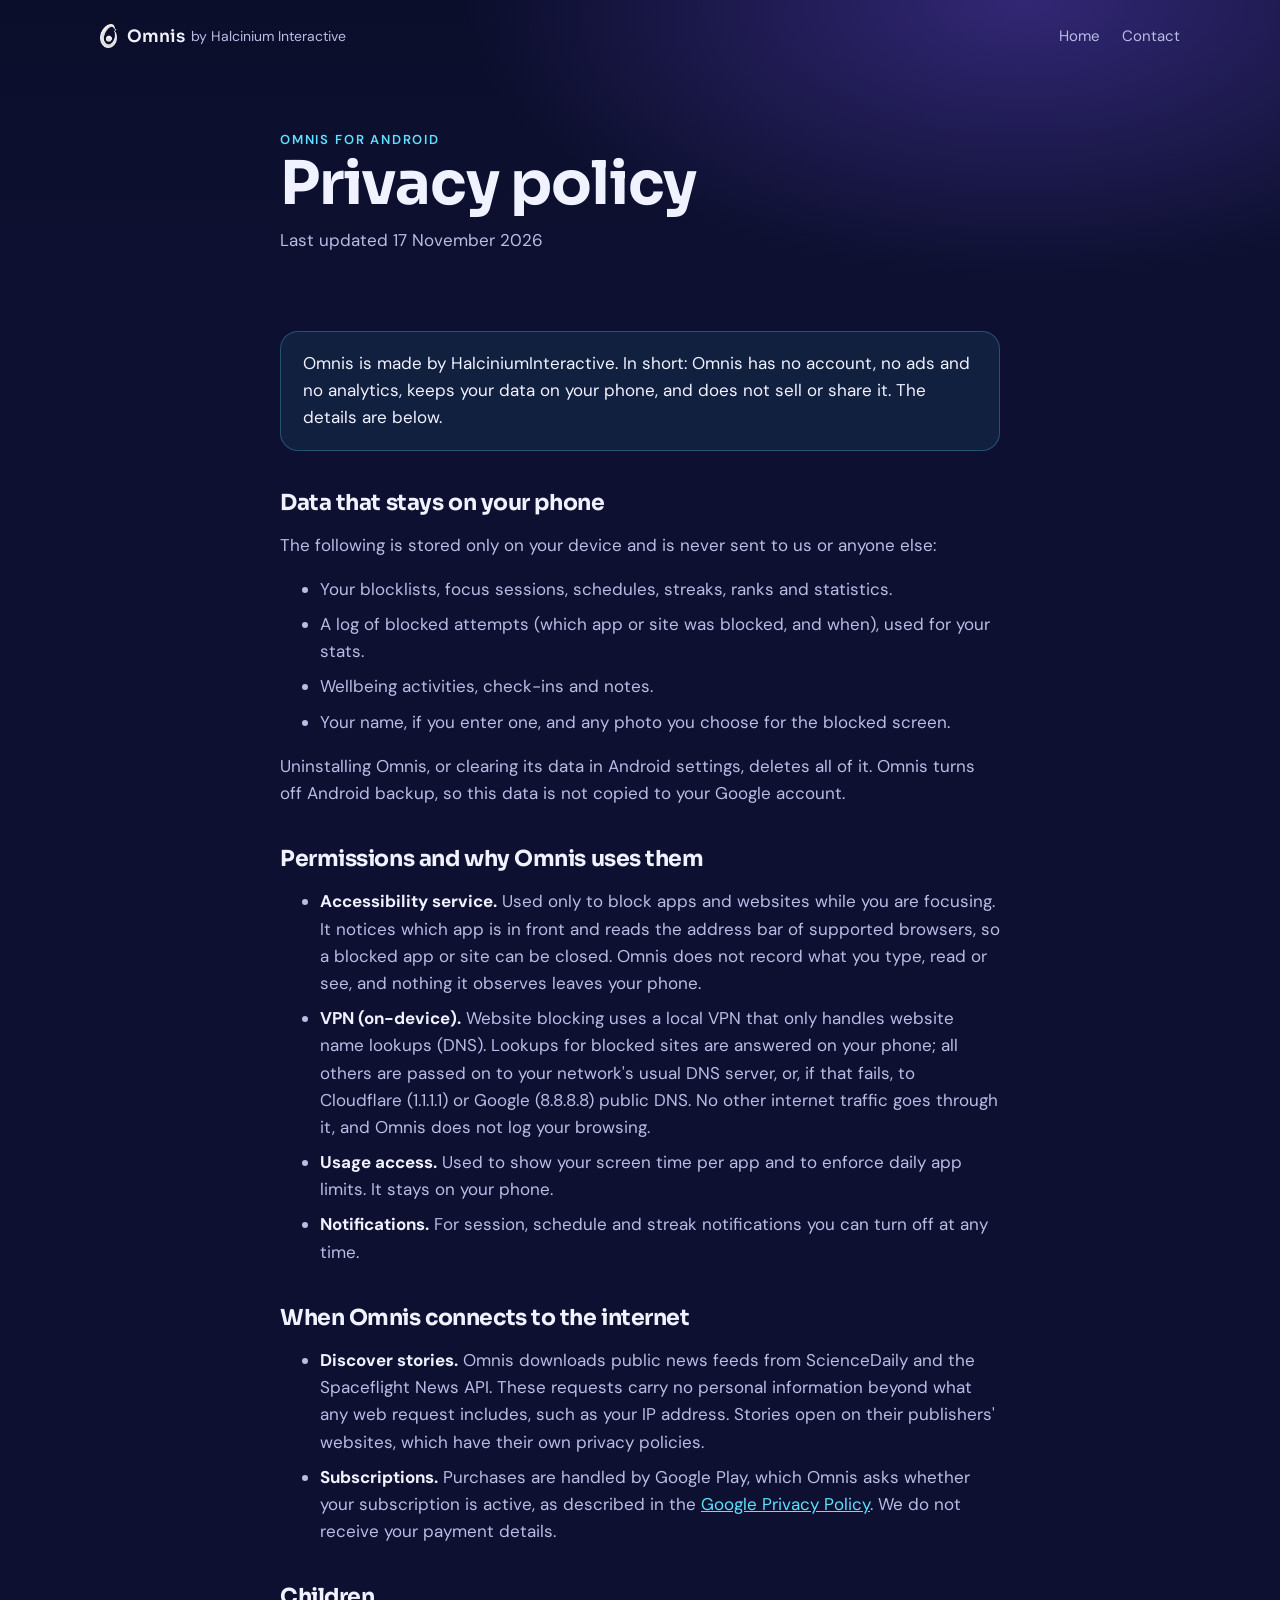
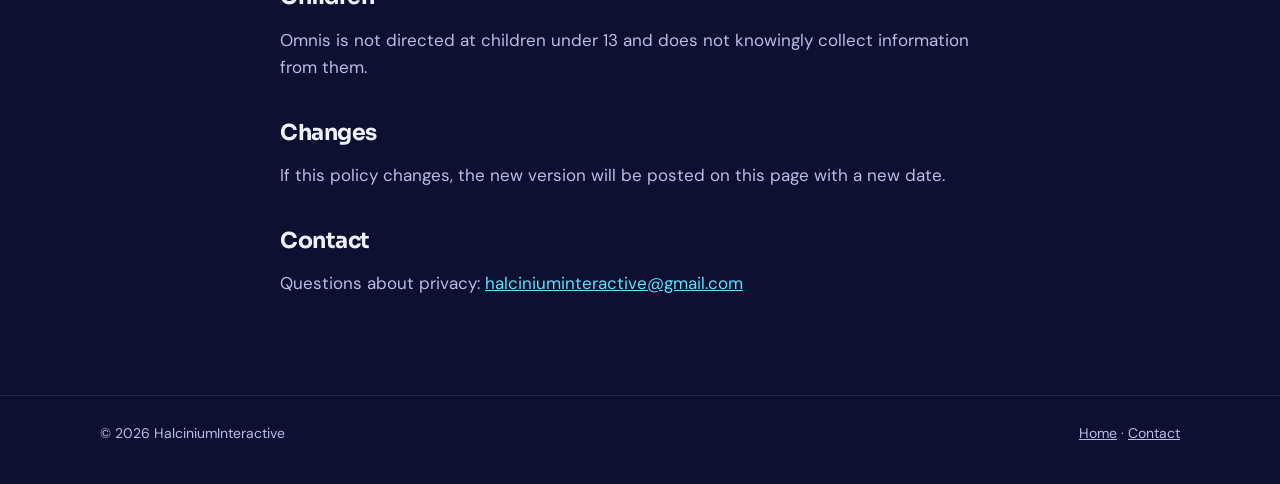
==== commit 36f6b35a: "Privacy: Omnis no longer uses location Co-Authored-By: Claude Opus 5.5 <noreply@anthropic.com>" ====
--- a/privacy.html
+++ b/privacy.html
@@ -51,7 +51,6 @@
         <li>A log of blocked attempts (which app or site was blocked, and when), used for your stats.</li>
         <li>Wellbeing activities, check-ins and notes.</li>
         <li>Your name, if you enter one, and any photo you choose for the blocked screen.</li>
-        <li>Places and Wi-Fi network names you set for schedule triggers.</li>
       </ul>
       <p>Uninstalling Omnis, or clearing its data in Android settings, deletes all of it. Omnis turns off Android backup, so this data is not copied to your Google account.</p>
 
@@ -60,7 +59,6 @@
         <li><strong>Accessibility service.</strong> Used only to block apps and websites while you are focusing. It notices which app is in front and reads the address bar of supported browsers, so a blocked app or site can be closed. Omnis does not record what you type, read or see, and nothing it observes leaves your phone.</li>
         <li><strong>VPN (on-device).</strong> Website blocking uses a local VPN that only handles website name lookups (DNS). Lookups for blocked sites are answered on your phone; all others are passed on to your network's usual DNS server, or, if that fails, to Cloudflare (1.1.1.1) or Google (8.8.8.8) public DNS. No other internet traffic goes through it, and Omnis does not log your browsing.</li>
         <li><strong>Usage access.</strong> Used to show your screen time per app and to enforce daily app limits. It stays on your phone.</li>
-        <li><strong>Location and Wi-Fi network name (optional).</strong> Used only if you set a schedule to run at a place or on a Wi-Fi network. Background location lets those schedules work while Omnis is closed. Your location is checked on your phone and never sent anywhere.</li>
         <li><strong>Notifications.</strong> For session, schedule and streak notifications you can turn off at any time.</li>
       </ul>
 
